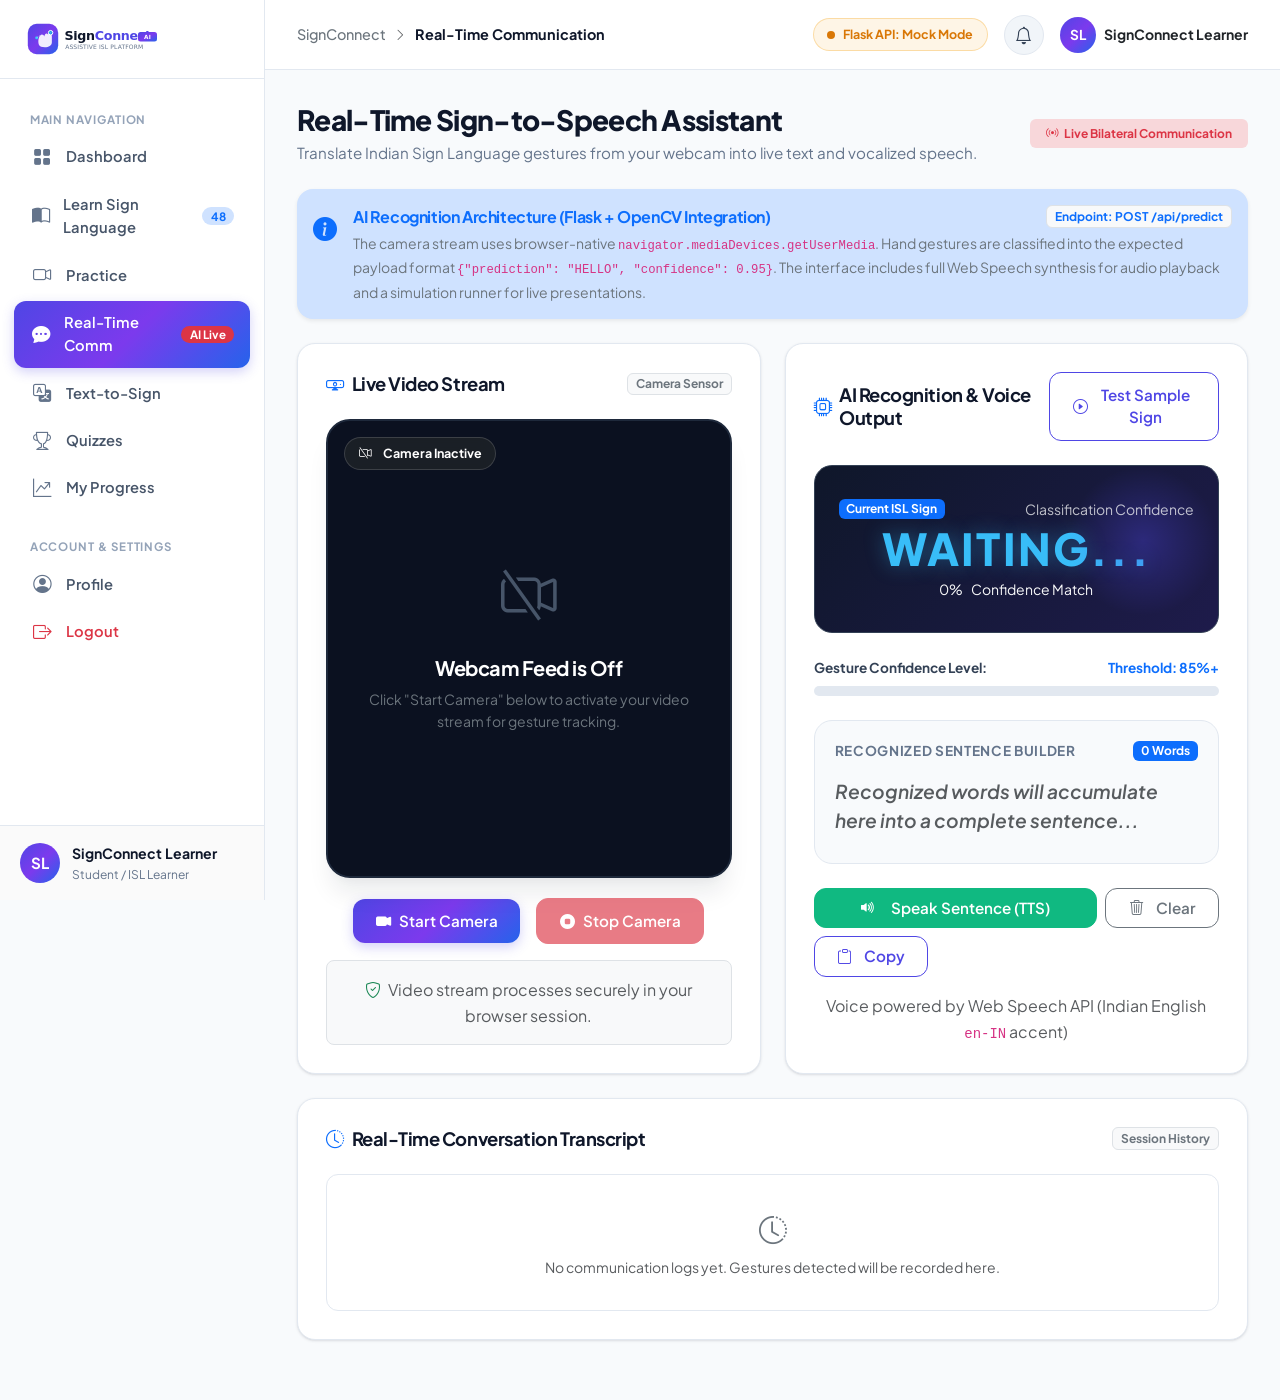
==== frontend/communication.html @ cf844bc9 "Add SignConnect frontend" ====
<!DOCTYPE html>
<html lang="en">
<head>
  <meta charset="UTF-8">
  <meta name="viewport" content="width=device-width, initial-scale=1.0">
  <title>Real-Time Communication - SignConnect AI</title>
  <link rel="icon" type="image/svg+xml" href="assets/icons/logo.svg">

  <!-- Bootstrap 5 CSS & Icons -->
  <link href="https://cdn.jsdelivr.net/npm/bootstrap@5.3.3/dist/css/bootstrap.min.css" rel="stylesheet">
  <link href="https://cdn.jsdelivr.net/npm/bootstrap-icons@1.11.3/font/bootstrap-icons.min.css" rel="stylesheet">

  <link rel="stylesheet" href="css/style.css">
  <link rel="stylesheet" href="css/dashboard.css">
  <link rel="stylesheet" href="css/learning.css">
  <link rel="stylesheet" href="css/responsive.css">
</head>
<body>

  <div class="app-wrapper">
    <!-- Sidebar Navigation -->
    <aside class="app-sidebar" id="appSidebar">
      <div class="sidebar-brand">
        <a href="dashboard.html">
          <img src="assets/icons/logo.svg" alt="SignConnect AI">
        </a>
      </div>

      <div class="sidebar-menu-wrapper">
        <div class="sidebar-heading">Main Navigation</div>
        <ul class="sidebar-nav">
          <li>
            <a href="dashboard.html" class="sidebar-link">
              <div class="sidebar-link-content">
                <i class="bi bi-grid-fill"></i>
                <span>Dashboard</span>
              </div>
            </a>
          </li>
          <li>
            <a href="learn.html" class="sidebar-link">
              <div class="sidebar-link-content">
                <i class="bi bi-book-half"></i>
                <span>Learn Sign Language</span>
              </div>
              <span class="badge bg-primary-subtle text-primary sidebar-badge">48</span>
            </a>
          </li>
          <li>
            <a href="practice.html" class="sidebar-link">
              <div class="sidebar-link-content">
                <i class="bi bi-camera-video"></i>
                <span>Practice</span>
              </div>
            </a>
          </li>
          <li>
            <a href="communication.html" class="sidebar-link active">
              <div class="sidebar-link-content">
                <i class="bi bi-chat-dots-fill"></i>
                <span>Real-Time Comm</span>
              </div>
              <span class="badge bg-danger text-white sidebar-badge">AI Live</span>
            </a>
          </li>
          <li>
            <a href="text-to-sign.html" class="sidebar-link">
              <div class="sidebar-link-content">
                <i class="bi bi-translate"></i>
                <span>Text-to-Sign</span>
              </div>
            </a>
          </li>
          <li>
            <a href="quiz.html" class="sidebar-link">
              <div class="sidebar-link-content">
                <i class="bi bi-trophy"></i>
                <span>Quizzes</span>
              </div>
            </a>
          </li>
          <li>
            <a href="progress.html" class="sidebar-link">
              <div class="sidebar-link-content">
                <i class="bi bi-graph-up-arrow"></i>
                <span>My Progress</span>
              </div>
            </a>
          </li>
        </ul>

        <div class="sidebar-heading">Account & Settings</div>
        <ul class="sidebar-nav">
          <li>
            <a href="profile.html" class="sidebar-link">
              <div class="sidebar-link-content">
                <i class="bi bi-person-circle"></i>
                <span>Profile</span>
              </div>
            </a>
          </li>
          <li>
            <a href="javascript:void(0)" onclick="SignConnect.logout()" class="sidebar-link text-danger">
              <div class="sidebar-link-content">
                <i class="bi bi-box-arrow-right text-danger"></i>
                <span>Logout</span>
              </div>
            </a>
          </li>
        </ul>
      </div>

      <div class="sidebar-footer">
        <div class="sidebar-user">
          <div class="sidebar-user-avatar">SL</div>
          <div class="sidebar-user-info">
            <div class="sidebar-user-name">SignConnect Learner</div>
            <div class="sidebar-user-role">Student / ISL Learner</div>
          </div>
        </div>
      </div>
    </aside>

    <!-- Main Content Area -->
    <main class="app-main">
      <!-- Topbar -->
      <header class="app-topbar">
        <div class="topbar-left">
          <button type="button" class="sidebar-toggle-btn" id="sidebarToggleBtn" aria-label="Toggle Sidebar">
            <i class="bi bi-list"></i>
          </button>
          <div class="topbar-breadcrumb">
            <a href="dashboard.html" class="text-secondary text-decoration-none">SignConnect</a>
            <i class="bi bi-chevron-right text-muted small"></i>
            <span class="current">Real-Time Communication</span>
          </div>
        </div>

        <div class="topbar-right">
          <div class="backend-status-pill" id="backendStatusPill" title="Backend Status">
            <span class="status-dot"></span> Flask API: Ready
          </div>
          <button class="topbar-icon-btn" title="Notifications">
            <i class="bi bi-bell"></i>
          </button>
          <a href="profile.html" class="d-flex align-items-center gap-2 text-decoration-none">
            <div class="sidebar-user-avatar topbar-user-avatar" style="width: 36px; height: 36px; font-size: 0.85rem;">SL</div>
            <span class="fw-bold small text-dark d-none d-sm-inline topbar-user-name">SignConnect Learner</span>
          </a>
        </div>
      </header>

      <!-- Page Content -->
      <div class="page-content">
        <!-- Header -->
        <div class="d-flex flex-column flex-md-row justify-content-between align-items-md-center gap-3 mb-4">
          <div>
            <h1 class="page-header-title">Real-Time Sign-to-Speech Assistant</h1>
            <p class="page-header-desc">
              Translate Indian Sign Language gestures from your webcam into live text and vocalized speech.
            </p>
          </div>
          <div class="d-flex align-items-center gap-2">
            <span class="badge bg-danger-subtle text-danger px-3 py-2 fw-bold">
              <i class="bi bi-broadcast me-1"></i> Live Bilateral Communication
            </span>
          </div>
        </div>

        <!-- Academic & AI Connection Note -->
        <div class="alert alert-primary border-0 rounded-4 shadow-sm mb-4 d-flex align-items-start gap-3">
          <i class="bi bi-info-circle-fill fs-4 text-primary mt-1"></i>
          <div class="flex-grow-1">
            <div class="d-flex justify-content-between align-items-center mb-1">
              <h6 class="fw-bold mb-0 text-primary">AI Recognition Architecture (Flask + OpenCV Integration)</h6>
              <span class="badge bg-light text-primary border small">Endpoint: POST /api/predict</span>
            </div>
            <p class="small text-secondary mb-0">
              The camera stream uses browser-native <code>navigator.mediaDevices.getUserMedia</code>. Hand gestures are classified into the expected payload format <code>{"prediction": "HELLO", "confidence": 0.95}</code>. The interface includes full Web Speech synthesis for audio playback and a simulation runner for live presentations.
            </p>
          </div>
        </div>

        <!-- Communication Split Layout -->
        <div class="row g-4 mb-4">
          <!-- LEFT SECTION: Live Webcam Stream -->
          <div class="col-lg-6">
            <div class="dash-card h-100 mb-0 d-flex flex-column">
              <div class="dash-card-header">
                <h5 class="dash-card-title">
                  <i class="bi bi-webcam text-primary"></i> Live Video Stream
                </h5>
                <span class="badge bg-light text-secondary border small">Camera Sensor</span>
              </div>

              <!-- Video Stream Container -->
              <div class="camera-feed-container flex-grow-1">
                <div class="camera-hud-badge bg-dark bg-opacity-75" id="commCameraBadge">
                  <i class="bi bi-camera-video-off me-1"></i> Camera Inactive
                </div>

                <!-- Video Element -->
                <video id="commVideo" playsinline autoplay muted style="display: none;"></video>

                <!-- Overlay Canvas -->
                <canvas id="commCanvasOverlay"></canvas>

                <!-- Placeholder when camera is stopped -->
                <div class="camera-placeholder" id="commCameraPlaceholder">
                  <i class="bi bi-camera-video-off"></i>
                  <h5 class="fw-bold text-white mb-2">Webcam Feed is Off</h5>
                  <p class="text-secondary small max-w-400 mb-3">
                    Click "Start Camera" below to activate your video stream for gesture tracking.
                  </p>
                </div>
              </div>

              <!-- Camera Controls -->
              <div class="camera-controls-bar">
                <button type="button" class="btn btn-primary" id="btnStartCommCamera">
                  <i class="bi bi-camera-video-fill"></i> Start Camera
                </button>
                <button type="button" class="btn btn-danger" id="btnStopCommCamera" disabled>
                  <i class="bi bi-stop-circle-fill"></i> Stop Camera
                </button>
              </div>

              <div class="p-3 bg-light rounded-3 border mt-3 text-center">
                <span class="smaller text-muted">
                  <i class="bi bi-shield-check text-success me-1"></i> Video stream processes securely in your browser session.
                </span>
              </div>
            </div>
          </div>

          <!-- RIGHT SECTION: AI Recognition & Speech Engine -->
          <div class="col-lg-6">
            <div class="dash-card h-100 mb-0 d-flex flex-column justify-content-between">
              <div>
                <div class="dash-card-header">
                  <h5 class="dash-card-title">
                    <i class="bi bi-cpu text-primary"></i> AI Recognition & Voice Output
                  </h5>
                  <button type="button" class="btn btn-outline-primary btn-sm" id="btnTestSamplePrediction" title="Click to simulate sign prediction for presentation">
                    <i class="bi bi-play-circle"></i> Test Sample Sign
                  </button>
                </div>

                <!-- Recognized Sign Billboard -->
                <div class="prediction-hero-box">
                  <div class="d-flex justify-content-between align-items-center mb-1">
                    <span class="badge bg-primary text-white small">Current ISL Sign</span>
                    <span class="small text-light opacity-75">Classification Confidence</span>
                  </div>
                  <div class="predicted-sign-text" id="commRecognizedSign">
                    WAITING...
                  </div>
                  <div class="d-flex align-items-center justify-content-center gap-2 small text-light opacity-90">
                    <span id="commConfidenceText">0%</span> Confidence Match
                  </div>
                </div>

                <!-- Confidence Meter Bar -->
                <div class="confidence-meter-wrapper">
                  <div class="confidence-labels">
                    <span>Gesture Confidence Level:</span>
                    <span class="text-primary fw-bold">Threshold: 85%+</span>
                  </div>
                  <div class="confidence-progress">
                    <div class="confidence-bar" id="commConfidenceBar" style="width: 0%;"></div>
                  </div>
                </div>

                <!-- Sentence Accumulator Builder -->
                <div class="sentence-builder-card">
                  <div class="d-flex justify-content-between align-items-center mb-2">
                    <h6 class="mb-0">Recognized Sentence Builder</h6>
                    <span class="badge bg-primary text-white" id="commWordCountBadge">0 Words</span>
                  </div>
                  <div class="sentence-text-output" id="commSentenceOutput">
                    <span class="text-muted fst-italic">Recognized words will accumulate here into a complete sentence...</span>
                  </div>
                </div>
              </div>

              <!-- Action Buttons: Speak, Clear, Copy -->
              <div>
                <div class="d-flex flex-wrap gap-2 mb-3">
                  <button type="button" class="btn btn-success flex-grow-1 py-2" id="btnSpeakSentence">
                    <i class="bi bi-volume-up-fill me-2"></i> Speak Sentence (TTS)
                  </button>
                  <button type="button" class="btn btn-outline-secondary py-2" id="btnClearSentence">
                    <i class="bi bi-trash3 me-1"></i> Clear
                  </button>
                  <button type="button" class="btn btn-outline-primary py-2" id="btnCopySentence">
                    <i class="bi bi-clipboard me-1"></i> Copy
                  </button>
                </div>
                <div class="text-center">
                  <span class="smaller text-muted">
                    Voice powered by Web Speech API (Indian English <code>en-IN</code> accent)
                  </span>
                </div>
              </div>
            </div>
          </div>
        </div>

        <!-- Communication History Transcript Section -->
        <div class="dash-card">
          <div class="dash-card-header">
            <h5 class="dash-card-title">
              <i class="bi bi-clock-history text-primary"></i> Real-Time Conversation Transcript
            </h5>
            <span class="badge bg-light text-secondary border small">Session History</span>
          </div>
          <div class="comm-history-list" id="commHistoryContainer">
            <!-- Injected via communication.js -->
          </div>
        </div>
      </div>
    </main>
  </div>

  <!-- Toast Notification Container -->
  <div id="toastContainer"></div>

  <!-- Scripts -->
  <script src="https://cdn.jsdelivr.net/npm/bootstrap@5.3.3/dist/js/bootstrap.bundle.min.js"></script>
  <script src="js/isl-data.js"></script>
  <script src="js/main.js"></script>
  <script src="js/communication.js"></script>
</body>
</html>
---- frontend/css/style.css ----
/* ==========================================================================
   SignConnect AI - Main Stylesheet
   Color Palette: Deep Indigo (#4F46E5), Purple (#7C3AED), Royal Blue (#2563EB), 
   Clean White (#FFFFFF) & Modern Slate (#0F172A)
   ========================================================================== */

@import url('https://fonts.googleapis.com/css2?family=Plus+Jakarta+Sans:wght@300;400;500;600;700;800&display=swap');

:root {
  --primary: #4F46E5;
  --primary-hover: #4338CA;
  --primary-light: #EEF2FF;
  --primary-subtle: rgba(79, 70, 229, 0.08);

  --secondary: #7C3AED;
  --secondary-hover: #6D28D9;
  --secondary-light: #F5F3FF;

  --accent: #2563EB;
  --accent-cyan: #06B6D4;
  --accent-light: #EFF6FF;

  --success: #10B981;
  --success-light: #ECFDF5;
  --danger: #EF4444;
  --danger-light: #FEF2F2;
  --warning: #F59E0B;
  --warning-light: #FFFBEB;

  --dark: #0F172A;
  --dark-surface: #1E293B;
  --gray-900: #0F172A;
  --gray-800: #1E293B;
  --gray-700: #334155;
  --gray-600: #475569;
  --gray-500: #64748B;
  --gray-400: #94A3B8;
  --gray-300: #CBD5E1;
  --gray-200: #E2E8F0;
  --gray-100: #F1F5F9;
  --gray-50: #F8FAFC;
  --white: #FFFFFF;

  --gradient-primary: linear-gradient(135deg, #4F46E5 0%, #7C3AED 50%, #2563EB 100%);
  --gradient-secondary: linear-gradient(135deg, #7C3AED 0%, #DB2777 100%);
  --gradient-accent: linear-gradient(135deg, #06B6D4 0%, #2563EB 100%);
  --gradient-dark: linear-gradient(135deg, #0F172A 0%, #1E1B4B 100%);
  --gradient-subtle: linear-gradient(180deg, #FFFFFF 0%, #F8FAFC 100%);

  --shadow-xs: 0 1px 2px 0 rgba(15, 23, 42, 0.05);
  --shadow-sm: 0 1px 3px 0 rgba(15, 23, 42, 0.1), 0 1px 2px -1px rgba(15, 23, 42, 0.1);
  --shadow-md: 0 4px 6px -1px rgba(15, 23, 42, 0.1), 0 2px 4px -2px rgba(15, 23, 42, 0.1);
  --shadow-lg: 0 10px 15px -3px rgba(15, 23, 42, 0.08), 0 4px 6px -4px rgba(15, 23, 42, 0.05);
  --shadow-xl: 0 20px 25px -5px rgba(15, 23, 42, 0.08), 0 8px 10px -6px rgba(15, 23, 42, 0.04);
  --shadow-glow: 0 0 25px rgba(79, 70, 229, 0.35);

  --radius-sm: 8px;
  --radius-md: 12px;
  --radius-lg: 18px;
  --radius-xl: 24px;
  --radius-pill: 9999px;

  --transition-fast: 0.15s ease;
  --transition-normal: 0.25s ease;
  --transition-slow: 0.4s ease;
}

/* Base Reset & Typography */
* {
  margin: 0;
  padding: 0;
  box-sizing: border-box;
}

body {
  font-family: 'Plus Jakarta Sans', -apple-system, BlinkMacSystemFont, 'Segoe UI', Roboto, sans-serif;
  color: var(--gray-700);
  background-color: var(--gray-50);
  line-height: 1.6;
  -webkit-font-smoothing: antialiased;
  -moz-osx-font-smoothing: grayscale;
  overflow-x: hidden;
}

h1, h2, h3, h4, h5, h6 {
  color: var(--gray-900);
  font-weight: 700;
  letter-spacing: -0.025em;
  line-height: 1.25;
}

p {
  color: var(--gray-600);
  margin-bottom: 1rem;
}

a {
  color: var(--primary);
  text-decoration: none;
  transition: color var(--transition-fast);
}

a:hover {
  color: var(--primary-hover);
}

/* Custom Scrollbar */
::-webkit-scrollbar {
  width: 8px;
  height: 8px;
}
::-webkit-scrollbar-track {
  background: var(--gray-100);
}
::-webkit-scrollbar-thumb {
  background: var(--gray-300);
  border-radius: var(--radius-pill);
}
::-webkit-scrollbar-thumb:hover {
  background: var(--gray-400);
}

/* ==========================================================================
   Utility Classes & Gradient Elements
   ========================================================================== */

.bg-gradient-primary {
  background: var(--gradient-primary) !important;
}

.bg-gradient-subtle {
  background: var(--gradient-subtle) !important;
}

.text-gradient {
  background: var(--gradient-primary);
  -webkit-background-clip: text;
  -webkit-text-fill-color: transparent;
  display: inline-block;
}

.text-gradient-accent {
  background: var(--gradient-accent);
  -webkit-background-clip: text;
  -webkit-text-fill-color: transparent;
  display: inline-block;
}

.bg-soft-primary {
  background-color: var(--primary-light) !important;
  color: var(--primary) !important;
}

.bg-soft-success {
  background-color: var(--success-light) !important;
  color: var(--success) !important;
}

.bg-soft-danger {
  background-color: var(--danger-light) !important;
  color: var(--danger) !important;
}

.bg-soft-warning {
  background-color: var(--warning-light) !important;
  color: var(--warning) !important;
}

.rounded-card {
  border-radius: var(--radius-lg);
}

.shadow-soft {
  box-shadow: var(--shadow-lg);
}

/* ==========================================================================
   Buttons
   ========================================================================== */

.btn {
  font-weight: 600;
  padding: 0.65rem 1.4rem;
  border-radius: var(--radius-md);
  transition: all var(--transition-normal);
  display: inline-flex;
  align-items: center;
  justify-content: center;
  gap: 0.5rem;
  font-size: 0.95rem;
}

.btn-primary {
  background: var(--gradient-primary);
  border: none;
  color: var(--white);
  box-shadow: 0 4px 12px rgba(79, 70, 229, 0.25);
}

.btn-primary:hover, .btn-primary:focus {
  background: linear-gradient(135deg, #4338CA 0%, #6D28D9 50%, #1D4ED8 100%);
  transform: translateY(-2px);
  box-shadow: 0 6px 18px rgba(79, 70, 229, 0.35);
  color: var(--white);
}

.btn-primary:active {
  transform: translateY(0);
}

.btn-outline-primary {
  border: 1.5px solid var(--primary);
  color: var(--primary);
  background: transparent;
}

.btn-outline-primary:hover {
  background: var(--primary-light);
  color: var(--primary);
  border-color: var(--primary);
  transform: translateY(-2px);
}

.btn-secondary {
  background: var(--gray-100);
  color: var(--gray-800);
  border: 1px solid var(--gray-200);
}

.btn-secondary:hover {
  background: var(--gray-200);
  color: var(--gray-900);
  transform: translateY(-2px);
}

.btn-success {
  background: var(--success);
  border-color: var(--success);
  color: #fff;
}

.btn-success:hover {
  background: #059669;
  border-color: #059669;
  transform: translateY(-2px);
}

.btn-danger {
  background: var(--danger);
  border-color: var(--danger);
  color: #fff;
}

.btn-danger:hover {
  background: #dc2626;
  border-color: #dc2626;
  transform: translateY(-2px);
}

.btn-icon {
  width: 42px;
  height: 42px;
  padding: 0;
  border-radius: var(--radius-md);
  display: inline-flex;
  align-items: center;
  justify-content: center;
}

/* ==========================================================================
   Public Navigation Bar
   ========================================================================== */

.public-navbar {
  background: rgba(255, 255, 255, 0.92);
  backdrop-filter: blur(12px);
  -webkit-backdrop-filter: blur(12px);
  border-bottom: 1px solid var(--gray-200);
  padding: 0.85rem 0;
  position: sticky;
  top: 0;
  z-index: 1020;
  transition: all var(--transition-normal);
}

.public-navbar .navbar-brand {
  display: flex;
  align-items: center;
  padding: 0;
}

.public-navbar .navbar-brand img {
  height: 42px;
}

.public-navbar .nav-link {
  color: var(--gray-700);
  font-weight: 600;
  font-size: 0.95rem;
  padding: 0.5rem 1rem !important;
  border-radius: var(--radius-sm);
  transition: all var(--transition-fast);
}

.public-navbar .nav-link:hover,
.public-navbar .nav-link.active {
  color: var(--primary);
  background: var(--primary-light);
}

/* ==========================================================================
   Hero Section
   ========================================================================== */

.hero-section {
  padding: 5rem 0 4rem;
  position: relative;
  overflow: hidden;
  background: linear-gradient(180deg, #F8FAFC 0%, #EEF2FF 100%);
}

.hero-section::before {
  content: '';
  position: absolute;
  top: -150px;
  right: -150px;
  width: 450px;
  height: 450px;
  background: radial-gradient(circle, rgba(124, 58, 237, 0.15) 0%, transparent 70%);
  border-radius: 50%;
  pointer-events: none;
}

.hero-section::after {
  content: '';
  position: absolute;
  bottom: -100px;
  left: -100px;
  width: 400px;
  height: 400px;
  background: radial-gradient(circle, rgba(79, 70, 229, 0.12) 0%, transparent 70%);
  border-radius: 50%;
  pointer-events: none;
}

.hero-badge {
  display: inline-flex;
  align-items: center;
  gap: 0.5rem;
  padding: 0.4rem 1rem;
  background: rgba(79, 70, 229, 0.1);
  color: var(--primary);
  border: 1px solid rgba(79, 70, 229, 0.2);
  border-radius: var(--radius-pill);
  font-size: 0.85rem;
  font-weight: 700;
  margin-bottom: 1.5rem;
}

.hero-title {
  font-size: 3.25rem;
  font-weight: 800;
  letter-spacing: -0.03em;
  margin-bottom: 1.25rem;
  color: var(--gray-900);
}

.hero-subtitle {
  font-size: 1.2rem;
  color: var(--gray-600);
  max-width: 580px;
  margin-bottom: 2rem;
  font-weight: 400;
}

.hero-visual-card {
  position: relative;
  border-radius: var(--radius-xl);
  box-shadow: 0 25px 50px -12px rgba(79, 70, 229, 0.25);
  transition: transform var(--transition-slow);
}

.hero-visual-card:hover {
  transform: translateY(-6px);
}

/* ==========================================================================
   Feature Cards
   ========================================================================== */

.feature-card {
  background: var(--white);
  border: 1px solid var(--gray-200);
  border-radius: var(--radius-lg);
  padding: 2.25rem 1.75rem;
  height: 100%;
  transition: all var(--transition-normal);
  display: flex;
  flex-direction: column;
}

.feature-card:hover {
  transform: translateY(-6px);
  border-color: rgba(79, 70, 229, 0.4);
  box-shadow: 0 16px 30px rgba(15, 23, 42, 0.08);
}

.feature-icon-wrapper {
  width: 58px;
  height: 58px;
  border-radius: var(--radius-md);
  display: flex;
  align-items: center;
  justify-content: center;
  font-size: 1.6rem;
  margin-bottom: 1.5rem;
  color: #fff;
}

/* ==========================================================================
   How It Works Pipeline
   ========================================================================== */

.step-card {
  background: var(--white);
  border: 1px solid var(--gray-200);
  border-radius: var(--radius-lg);
  padding: 2rem 1.5rem;
  text-align: center;
  position: relative;
  transition: all var(--transition-normal);
}

.step-card:hover {
  transform: translateY(-4px);
  box-shadow: var(--shadow-lg);
}

.step-number {
  position: absolute;
  top: -14px;
  left: 50%;
  transform: translateX(-50%);
  background: var(--gradient-primary);
  color: #fff;
  width: 28px;
  height: 28px;
  border-radius: 50%;
  font-size: 0.8rem;
  font-weight: 800;
  display: flex;
  align-items: center;
  justify-content: center;
  box-shadow: 0 2px 8px rgba(79, 70, 229, 0.4);
}

.step-icon {
  width: 64px;
  height: 64px;
  border-radius: var(--radius-lg);
  margin: 0.5rem auto 1.25rem;
  display: flex;
  align-items: center;
  justify-content: center;
  font-size: 1.75rem;
}

/* ==========================================================================
   Statistics Section
   ========================================================================== */

.stat-box {
  background: var(--white);
  border: 1px solid var(--gray-200);
  border-radius: var(--radius-lg);
  padding: 2rem 1.5rem;
  text-align: center;
  box-shadow: var(--shadow-sm);
  transition: transform var(--transition-normal);
}

.stat-box:hover {
  transform: translateY(-4px);
  box-shadow: var(--shadow-md);
}

.stat-number {
  font-size: 2.5rem;
  font-weight: 800;
  color: var(--primary);
  line-height: 1;
  margin-bottom: 0.5rem;
}

.stat-label {
  font-size: 0.95rem;
  color: var(--gray-600);
  font-weight: 600;
  margin-bottom: 0.25rem;
}

.stat-subtext {
  font-size: 0.78rem;
  color: var(--gray-400);
}

/* ==========================================================================
   CTA Section
   ========================================================================== */

.cta-banner {
  background: var(--gradient-dark);
  border-radius: var(--radius-xl);
  padding: 4rem 3rem;
  color: #fff;
  position: relative;
  overflow: hidden;
  box-shadow: var(--shadow-xl);
}

.cta-banner::before {
  content: '';
  position: absolute;
  top: 0;
  right: 0;
  width: 350px;
  height: 350px;
  background: radial-gradient(circle, rgba(124, 58, 237, 0.4) 0%, transparent 70%);
  pointer-events: none;
}

/* ==========================================================================
   Footer
   ========================================================================== */

.public-footer {
  background: #0B1120;
  color: var(--gray-400);
  padding: 4.5rem 0 2rem;
  border-top: 1px solid #1E293B;
}

.public-footer h5 {
  color: #fff;
  font-size: 1.1rem;
  margin-bottom: 1.25rem;
}

.public-footer a {
  color: var(--gray-400);
  transition: color var(--transition-fast);
}

.public-footer a:hover {
  color: var(--white);
}

.public-footer ul {
  list-style: none;
  padding: 0;
}

.public-footer ul li {
  margin-bottom: 0.65rem;
}

.footer-bottom {
  border-top: 1px solid #1E293B;
  margin-top: 3.5rem;
  padding-top: 1.5rem;
  font-size: 0.88rem;
}

/* ==========================================================================
   Authentication Pages (Login / Register)
   ========================================================================== */

.auth-container {
  min-height: 100vh;
  display: flex;
  background: #F8FAFC;
}

.auth-sidebar {
  flex: 1;
  background: var(--gradient-dark);
  color: #fff;
  padding: 3.5rem;
  display: flex;
  flex-direction: column;
  justify-content: space-between;
  position: relative;
  overflow: hidden;
}

.auth-sidebar::before {
  content: '';
  position: absolute;
  bottom: -80px;
  right: -80px;
  width: 320px;
  height: 320px;
  background: radial-gradient(circle, rgba(79, 70, 229, 0.3) 0%, transparent 70%);
  border-radius: 50%;
}

.auth-main {
  flex: 1.1;
  display: flex;
  align-items: center;
  justify-content: center;
  padding: 2.5rem;
}

.auth-card {
  width: 100%;
  max-width: 480px;
  background: #fff;
  border: 1px solid var(--gray-200);
  border-radius: var(--radius-xl);
  padding: 2.5rem;
  box-shadow: var(--shadow-lg);
}

.auth-form .form-label {
  font-weight: 600;
  font-size: 0.9rem;
  color: var(--gray-800);
  margin-bottom: 0.4rem;
}

.auth-form .form-control {
  padding: 0.75rem 1rem;
  border-radius: var(--radius-md);
  border: 1.5px solid var(--gray-200);
  font-size: 0.95rem;
  transition: all var(--transition-fast);
}

.auth-form .form-control:focus {
  border-color: var(--primary);
  box-shadow: 0 0 0 4px rgba(79, 70, 229, 0.12);
}

.input-password-group {
  position: relative;
}

.input-password-toggle {
  position: absolute;
  right: 12px;
  top: 50%;
  transform: translateY(-50%);
  background: none;
  border: none;
  color: var(--gray-400);
  cursor: pointer;
  padding: 4px;
}

.input-password-toggle:hover {
  color: var(--gray-700);
}

.password-strength-meter {
  height: 4px;
  border-radius: 2px;
  background: var(--gray-200);
  margin-top: 6px;
  overflow: hidden;
}

.password-strength-bar {
  height: 100%;
  width: 0;
  transition: width 0.3s ease, background-color 0.3s ease;
}

/* ==========================================================================
   Toast Notification Center
   ========================================================================== */

#toastContainer {
  position: fixed;
  bottom: 24px;
  right: 24px;
  z-index: 9999;
  display: flex;
  flex-direction: column;
  gap: 10px;
  pointer-events: none;
}

.custom-toast {
  pointer-events: auto;
  min-width: 320px;
  max-width: 420px;
  background: #fff;
  border-radius: var(--radius-md);
  box-shadow: var(--shadow-xl);
  border-left: 5px solid var(--primary);
  padding: 1rem 1.25rem;
  display: flex;
  align-items: flex-start;
  gap: 12px;
  animation: slideInRight 0.3s ease;
}

.custom-toast.toast-success {
  border-left-color: var(--success);
}
.custom-toast.toast-danger {
  border-left-color: var(--danger);
}
.custom-toast.toast-warning {
  border-left-color: var(--warning);
}
.custom-toast.toast-info {
  border-left-color: var(--primary);
}

@keyframes slideInRight {
  from {
    opacity: 0;
    transform: translateX(100%);
  }
  to {
    opacity: 1;
    transform: translateX(0);
  }
}
---- frontend/css/dashboard.css ----
/* ==========================================================================
   SignConnect AI - Dashboard & App Layout Stylesheet
   ========================================================================== */

.app-wrapper {
  display: flex;
  min-height: 100vh;
  background-color: #F8FAFC;
}

/* ==========================================================================
   Sidebar Navigation
   ========================================================================== */

.app-sidebar {
  width: 265px;
  background: #FFFFFF;
  border-right: 1px solid var(--gray-200);
  display: flex;
  flex-direction: column;
  position: fixed;
  top: 0;
  bottom: 0;
  left: 0;
  z-index: 1000;
  transition: transform var(--transition-normal);
}

.sidebar-brand {
  padding: 1.25rem 1.5rem;
  border-bottom: 1px solid var(--gray-200);
  display: flex;
  align-items: center;
  justify-content: space-between;
}

.sidebar-brand img {
  height: 38px;
}

.sidebar-menu-wrapper {
  flex: 1;
  overflow-y: auto;
  padding: 1.25rem 0.85rem;
}

.sidebar-heading {
  font-size: 0.72rem;
  font-weight: 700;
  text-transform: uppercase;
  letter-spacing: 0.08em;
  color: var(--gray-400);
  padding: 0.75rem 1rem 0.35rem;
}

.sidebar-nav {
  list-style: none;
  padding: 0;
  margin: 0 0 1rem 0;
}

.sidebar-nav li {
  margin-bottom: 3px;
}

.sidebar-link {
  display: flex;
  align-items: center;
  justify-content: space-between;
  padding: 0.65rem 1rem;
  border-radius: var(--radius-md);
  color: var(--gray-600);
  font-weight: 600;
  font-size: 0.92rem;
  transition: all var(--transition-fast);
}

.sidebar-link-content {
  display: flex;
  align-items: center;
  gap: 0.75rem;
}

.sidebar-link i {
  font-size: 1.15rem;
  width: 24px;
  display: inline-flex;
  justify-content: center;
  color: var(--gray-500);
  transition: color var(--transition-fast);
}

.sidebar-link:hover {
  color: var(--primary);
  background: var(--primary-light);
}

.sidebar-link:hover i {
  color: var(--primary);
}

.sidebar-link.active {
  color: var(--white);
  background: var(--gradient-primary);
  box-shadow: 0 4px 12px rgba(79, 70, 229, 0.25);
}

.sidebar-link.active i {
  color: var(--white);
}

.sidebar-badge {
  font-size: 0.72rem;
  font-weight: 700;
  padding: 0.2rem 0.55rem;
  border-radius: var(--radius-pill);
}

.sidebar-footer {
  padding: 1rem 1.25rem;
  border-top: 1px solid var(--gray-200);
  background: #FAFAFA;
}

.sidebar-user {
  display: flex;
  align-items: center;
  gap: 0.75rem;
}

.sidebar-user-avatar {
  width: 40px;
  height: 40px;
  border-radius: var(--radius-pill);
  background: var(--gradient-primary);
  color: #fff;
  display: flex;
  align-items: center;
  justify-content: center;
  font-weight: 700;
  font-size: 0.95rem;
}

.sidebar-user-info {
  flex: 1;
  min-width: 0;
}

.sidebar-user-name {
  font-weight: 700;
  font-size: 0.88rem;
  color: var(--gray-900);
  white-space: nowrap;
  overflow: hidden;
  text-overflow: ellipsis;
}

.sidebar-user-role {
  font-size: 0.75rem;
  color: var(--gray-500);
}

/* ==========================================================================
   Main Content Area & Topbar
   ========================================================================== */

.app-main {
  flex: 1;
  margin-left: 265px;
  display: flex;
  flex-direction: column;
  min-width: 0;
}

.app-topbar {
  height: 70px;
  background: #FFFFFF;
  border-bottom: 1px solid var(--gray-200);
  padding: 0 2rem;
  display: flex;
  align-items: center;
  justify-content: space-between;
  position: sticky;
  top: 0;
  z-index: 990;
}

.topbar-left {
  display: flex;
  align-items: center;
  gap: 1.25rem;
}

.sidebar-toggle-btn {
  display: none;
  background: none;
  border: none;
  font-size: 1.35rem;
  color: var(--gray-700);
  cursor: pointer;
  padding: 0.25rem;
}

.topbar-breadcrumb {
  display: flex;
  align-items: center;
  gap: 0.5rem;
  font-size: 0.9rem;
  font-weight: 500;
  color: var(--gray-500);
}

.topbar-breadcrumb .current {
  color: var(--gray-900);
  font-weight: 700;
}

.topbar-right {
  display: flex;
  align-items: center;
  gap: 1rem;
}

.backend-status-pill {
  display: inline-flex;
  align-items: center;
  gap: 0.5rem;
  padding: 0.35rem 0.85rem;
  background: rgba(16, 185, 129, 0.1);
  border: 1px solid rgba(16, 185, 129, 0.3);
  color: #059669;
  border-radius: var(--radius-pill);
  font-size: 0.78rem;
  font-weight: 700;
}

.backend-status-pill.offline {
  background: rgba(245, 158, 11, 0.1);
  border-color: rgba(245, 158, 11, 0.3);
  color: #D97706;
}

.status-dot {
  width: 8px;
  height: 8px;
  border-radius: 50%;
  background: currentColor;
  animation: pulseDot 2s infinite;
}

@keyframes pulseDot {
  0% { opacity: 0.4; }
  50% { opacity: 1; }
  100% { opacity: 0.4; }
}

.topbar-icon-btn {
  width: 40px;
  height: 40px;
  border-radius: var(--radius-pill);
  background: var(--gray-100);
  border: 1px solid var(--gray-200);
  color: var(--gray-700);
  display: flex;
  align-items: center;
  justify-content: center;
  font-size: 1.1rem;
  cursor: pointer;
  position: relative;
  transition: all var(--transition-fast);
}

.topbar-icon-btn:hover {
  background: var(--gray-200);
  color: var(--primary);
}

.topbar-icon-badge {
  position: absolute;
  top: -2px;
  right: -2px;
  background: var(--danger);
  color: #fff;
  font-size: 0.65rem;
  font-weight: 800;
  width: 17px;
  height: 17px;
  border-radius: 50%;
  display: flex;
  align-items: center;
  justify-content: center;
  border: 2px solid #fff;
}

/* ==========================================================================
   Page Content Area
   ========================================================================== */

.page-content {
  padding: 2rem;
  flex: 1;
}

.page-header {
  margin-bottom: 2rem;
}

.page-header-title {
  font-size: 1.75rem;
  font-weight: 800;
  color: var(--gray-900);
  margin-bottom: 0.25rem;
}

.page-header-desc {
  color: var(--gray-500);
  font-size: 0.95rem;
  margin-bottom: 0;
}

/* ==========================================================================
   Dashboard Metrics Cards
   ========================================================================== */

.metric-card {
  background: #FFFFFF;
  border: 1px solid var(--gray-200);
  border-radius: var(--radius-lg);
  padding: 1.5rem;
  display: flex;
  align-items: flex-start;
  justify-content: space-between;
  box-shadow: var(--shadow-sm);
  transition: all var(--transition-normal);
  height: 100%;
}

.metric-card:hover {
  transform: translateY(-3px);
  box-shadow: var(--shadow-md);
  border-color: rgba(79, 70, 229, 0.3);
}

.metric-info {
  flex: 1;
}

.metric-label {
  font-size: 0.85rem;
  font-weight: 600;
  color: var(--gray-500);
  margin-bottom: 0.4rem;
  text-transform: uppercase;
  letter-spacing: 0.05em;
}

.metric-value {
  font-size: 2.1rem;
  font-weight: 800;
  color: var(--gray-900);
  line-height: 1.1;
  margin-bottom: 0.5rem;
}

.metric-footer {
  display: flex;
  align-items: center;
  gap: 0.4rem;
  font-size: 0.8rem;
  font-weight: 600;
}

.metric-icon-box {
  width: 52px;
  height: 52px;
  border-radius: var(--radius-md);
  display: flex;
  align-items: center;
  justify-content: center;
  font-size: 1.5rem;
  color: #fff;
}

/* ==========================================================================
   Dashboard Sections (Cards, Recent Activity, etc.)
   ========================================================================== */

.dash-card {
  background: #FFFFFF;
  border: 1px solid var(--gray-200);
  border-radius: var(--radius-lg);
  padding: 1.75rem;
  box-shadow: var(--shadow-sm);
  margin-bottom: 1.75rem;
}

.dash-card-header {
  display: flex;
  align-items: center;
  justify-content: space-between;
  margin-bottom: 1.5rem;
}

.dash-card-title {
  font-size: 1.15rem;
  font-weight: 700;
  color: var(--gray-900);
  margin-bottom: 0;
  display: flex;
  align-items: center;
  gap: 0.5rem;
}

/* Continue Learning Hero Widget */
.continue-hero-card {
  background: var(--gradient-primary);
  border-radius: var(--radius-xl);
  padding: 2.25rem 2.5rem;
  color: #fff;
  position: relative;
  overflow: hidden;
  box-shadow: var(--shadow-lg);
  margin-bottom: 2rem;
}

.continue-hero-card::after {
  content: '';
  position: absolute;
  right: -50px;
  bottom: -50px;
  width: 250px;
  height: 250px;
  background: radial-gradient(circle, rgba(255, 255, 255, 0.15) 0%, transparent 70%);
  border-radius: 50%;
}

.continue-hero-card h3 {
  color: #fff;
  font-size: 1.65rem;
  margin-bottom: 0.5rem;
}

.continue-hero-card p {
  color: rgba(255, 255, 255, 0.85);
  font-size: 0.98rem;
  max-width: 550px;
}

/* Recent Signs Scroller */
.recent-signs-grid {
  display: grid;
  grid-template-columns: repeat(auto-fill, minmax(130px, 1fr));
  gap: 1rem;
}

.recent-sign-card {
  background: var(--gray-50);
  border: 1px solid var(--gray-200);
  border-radius: var(--radius-md);
  padding: 1rem 0.75rem;
  text-align: center;
  transition: all var(--transition-fast);
  cursor: pointer;
}

.recent-sign-card:hover {
  background: #fff;
  border-color: var(--primary);
  transform: translateY(-2px);
  box-shadow: var(--shadow-sm);
}

.recent-sign-thumb {
  width: 60px;
  height: 60px;
  margin: 0 auto 0.5rem;
  border-radius: var(--radius-sm);
  background: #fff;
  border: 1px solid var(--gray-200);
  display: flex;
  align-items: center;
  justify-content: center;
  padding: 4px;
}

.recent-sign-thumb img {
  max-width: 100%;
  max-height: 100%;
}

.recent-sign-name {
  font-weight: 700;
  font-size: 0.85rem;
  color: var(--gray-800);
  margin-bottom: 0.15rem;
}

.recent-sign-time {
  font-size: 0.72rem;
  color: var(--gray-400);
}

/* Quick Practice & Communication CTA in Dashboard */
.action-banner-card {
  background: var(--gradient-dark);
  border-radius: var(--radius-lg);
  padding: 1.75rem 2rem;
  color: #fff;
  display: flex;
  align-items: center;
  justify-content: space-between;
  gap: 1.5rem;
}

.action-banner-card h4 {
  color: #fff;
  font-size: 1.25rem;
  margin-bottom: 0.35rem;
}

.action-banner-card p {
  color: var(--gray-400);
  font-size: 0.9rem;
  margin-bottom: 0;
}
---- frontend/css/learning.css ----
/* ==========================================================================
   SignConnect AI - Learning, Practice, Communication & Quiz Modules Stylesheet
   ========================================================================== */

/* ==========================================================================
   1. Learning Grid & Sign Cards
   ========================================================================== */

.category-filter-pills {
  display: flex;
  align-items: center;
  gap: 0.6rem;
  overflow-x: auto;
  padding-bottom: 0.5rem;
  margin-bottom: 1.5rem;
}

.category-pill {
  padding: 0.55rem 1.25rem;
  border-radius: var(--radius-pill);
  font-weight: 600;
  font-size: 0.88rem;
  background: #FFFFFF;
  border: 1px solid var(--gray-200);
  color: var(--gray-700);
  cursor: pointer;
  white-space: nowrap;
  transition: all var(--transition-fast);
  display: inline-flex;
  align-items: center;
  gap: 0.4rem;
}

.category-pill:hover {
  background: var(--primary-light);
  color: var(--primary);
  border-color: var(--primary);
}

.category-pill.active {
  background: var(--gradient-primary);
  color: #FFFFFF;
  border-color: transparent;
  box-shadow: 0 4px 10px rgba(79, 70, 229, 0.25);
}

.signs-grid {
  display: grid;
  grid-template-columns: repeat(auto-fill, minmax(220px, 1fr));
  gap: 1.5rem;
  margin-bottom: 2.5rem;
}

.sign-card {
  background: #FFFFFF;
  border: 1px solid var(--gray-200);
  border-radius: var(--radius-lg);
  overflow: hidden;
  transition: all var(--transition-normal);
  display: flex;
  flex-direction: column;
  position: relative;
  box-shadow: var(--shadow-sm);
}

.sign-card:hover {
  transform: translateY(-5px);
  border-color: rgba(79, 70, 229, 0.4);
  box-shadow: var(--shadow-lg);
}

.sign-card-thumb {
  position: relative;
  background: #F8FAFC;
  padding: 1.25rem;
  display: flex;
  align-items: center;
  justify-content: center;
  border-bottom: 1px solid var(--gray-100);
  min-height: 160px;
}

.sign-card-thumb img {
  max-width: 100%;
  max-height: 140px;
  object-fit: contain;
  transition: transform var(--transition-fast);
}

.sign-card:hover .sign-card-thumb img {
  transform: scale(1.04);
}

.sign-badge-isl {
  position: absolute;
  top: 10px;
  left: 10px;
  background: rgba(15, 23, 42, 0.85);
  color: #fff;
  font-size: 0.7rem;
  font-weight: 700;
  padding: 0.2rem 0.5rem;
  border-radius: var(--radius-sm);
}

.sign-card-body {
  padding: 1.25rem;
  display: flex;
  flex-direction: column;
  flex: 1;
}

.sign-card-title {
  font-size: 1.15rem;
  font-weight: 800;
  color: var(--gray-900);
  margin-bottom: 0.35rem;
  display: flex;
  align-items: center;
  justify-content: space-between;
}

.sign-card-category {
  font-size: 0.78rem;
  font-weight: 600;
  color: var(--primary);
  text-transform: uppercase;
  letter-spacing: 0.05em;
  margin-bottom: 0.6rem;
}

.sign-card-desc {
  font-size: 0.84rem;
  color: var(--gray-500);
  margin-bottom: 1.25rem;
  flex: 1;
  display: -webkit-box;
  -webkit-line-clamp: 2;
  -webkit-box-orient: vertical;
  overflow: hidden;
}

.sign-card-footer {
  display: flex;
  gap: 0.5rem;
}

/* ==========================================================================
   2. Sign Detail Modal
   ========================================================================== */

.sign-modal-preview {
  background: #F8FAFC;
  border-radius: var(--radius-lg);
  border: 1px solid var(--gray-200);
  padding: 2rem;
  text-align: center;
  display: flex;
  flex-direction: column;
  align-items: center;
  justify-content: center;
  min-height: 280px;
}

.sign-modal-preview img {
  max-width: 100%;
  max-height: 240px;
}

.instruction-step {
  display: flex;
  align-items: flex-start;
  gap: 0.85rem;
  margin-bottom: 1rem;
}

.step-bullet {
  width: 26px;
  height: 26px;
  border-radius: 50%;
  background: var(--primary-light);
  color: var(--primary);
  font-weight: 700;
  font-size: 0.82rem;
  display: flex;
  align-items: center;
  justify-content: center;
  flex-shrink: 0;
  margin-top: 2px;
}

/* ==========================================================================
   3. Practice & Communication Modules: Webcam Studio
   ========================================================================== */

.camera-feed-container {
  position: relative;
  width: 100%;
  height: 420px;
  background: #0F172A;
  border-radius: var(--radius-xl);
  overflow: hidden;
  box-shadow: var(--shadow-xl);
  border: 2px solid var(--gray-800);
  display: flex;
  align-items: center;
  justify-content: center;
}

.camera-feed-container video {
  width: 100%;
  height: 100%;
  object-fit: cover;
  transform: scaleX(-1); /* Mirror camera for natural gesture self-view */
}

.camera-feed-container canvas {
  position: absolute;
  top: 0;
  left: 0;
  width: 100%;
  height: 100%;
  pointer-events: none;
  transform: scaleX(-1);
}

.camera-placeholder {
  position: absolute;
  top: 0;
  left: 0;
  right: 0;
  bottom: 0;
  display: flex;
  flex-direction: column;
  align-items: center;
  justify-content: center;
  color: var(--gray-400);
  background: #0B1120;
  padding: 2rem;
  text-align: center;
}

.camera-placeholder i {
  font-size: 3.5rem;
  color: var(--gray-600);
  margin-bottom: 1rem;
}

.camera-hud-badge {
  position: absolute;
  top: 16px;
  left: 16px;
  background: rgba(15, 23, 42, 0.75);
  backdrop-filter: blur(8px);
  padding: 0.35rem 0.85rem;
  border-radius: var(--radius-pill);
  color: #fff;
  font-size: 0.78rem;
  font-weight: 700;
  display: flex;
  align-items: center;
  gap: 0.5rem;
  border: 1px solid rgba(255, 255, 255, 0.15);
  z-index: 10;
}

.camera-live-dot {
  width: 8px;
  height: 8px;
  border-radius: 50%;
  background: #EF4444;
  animation: pulseDot 1.5s infinite;
}

.camera-controls-bar {
  display: flex;
  align-items: center;
  justify-content: center;
  gap: 1rem;
  margin-top: 1.25rem;
}

/* AI Prediction & Output Billboard */
.prediction-billboard {
  background: #FFFFFF;
  border: 1px solid var(--gray-200);
  border-radius: var(--radius-xl);
  padding: 2rem;
  box-shadow: var(--shadow-md);
  height: 100%;
  display: flex;
  flex-direction: column;
}

.prediction-hero-box {
  background: linear-gradient(135deg, #0F172A 0%, #1E1B4B 100%);
  border-radius: var(--radius-lg);
  padding: 2rem 1.5rem;
  color: #FFFFFF;
  text-align: center;
  margin-bottom: 1.5rem;
  position: relative;
  overflow: hidden;
  border: 1px solid #334155;
}

.prediction-hero-box::before {
  content: '';
  position: absolute;
  top: 0;
  right: 0;
  width: 150px;
  height: 150px;
  background: radial-gradient(circle, rgba(79, 70, 229, 0.35) 0%, transparent 70%);
}

.predicted-sign-text {
  font-size: 2.75rem;
  font-weight: 900;
  letter-spacing: 0.05em;
  color: #38BDF8;
  margin-bottom: 0.35rem;
  line-height: 1.1;
  text-shadow: 0 0 20px rgba(56, 189, 248, 0.4);
}

.confidence-meter-wrapper {
  margin: 1.5rem 0;
}

.confidence-labels {
  display: flex;
  justify-content: space-between;
  font-size: 0.85rem;
  font-weight: 700;
  margin-bottom: 0.4rem;
  color: var(--gray-700);
}

.confidence-progress {
  height: 10px;
  border-radius: var(--radius-pill);
  background: var(--gray-200);
  overflow: hidden;
}

.confidence-bar {
  height: 100%;
  background: var(--gradient-primary);
  border-radius: var(--radius-pill);
  transition: width 0.4s ease;
}

/* Sentence Builder Box */
.sentence-builder-card {
  background: var(--gray-50);
  border: 1.5px solid var(--gray-200);
  border-radius: var(--radius-lg);
  padding: 1.25rem;
  margin-bottom: 1.5rem;
}

.sentence-builder-card h6 {
  font-size: 0.85rem;
  font-weight: 700;
  color: var(--gray-500);
  text-transform: uppercase;
  letter-spacing: 0.05em;
  margin-bottom: 0.6rem;
}

.sentence-text-output {
  min-height: 70px;
  font-size: 1.2rem;
  font-weight: 600;
  color: var(--gray-900);
  padding: 0.5rem 0;
  line-height: 1.5;
}

/* Communication History */
.comm-history-list {
  max-height: 250px;
  overflow-y: auto;
  border: 1px solid var(--gray-200);
  border-radius: var(--radius-md);
  padding: 0.5rem;
}

.comm-history-item {
  display: flex;
  align-items: center;
  justify-content: space-between;
  padding: 0.65rem 0.85rem;
  border-bottom: 1px solid var(--gray-100);
  font-size: 0.9rem;
}

.comm-history-item:last-child {
  border-bottom: none;
}

/* ==========================================================================
   4. Text to Sign Module
   ========================================================================== */

.text-to-sign-input-wrapper {
  background: #FFFFFF;
  border: 1px solid var(--gray-200);
  border-radius: var(--radius-xl);
  padding: 2rem;
  box-shadow: var(--shadow-sm);
  margin-bottom: 2rem;
}

.sign-sequence-container {
  background: #FFFFFF;
  border: 1px solid var(--gray-200);
  border-radius: var(--radius-xl);
  padding: 2rem;
  box-shadow: var(--shadow-sm);
}

.sequence-tokens-bar {
  display: flex;
  flex-wrap: wrap;
  gap: 0.5rem;
  margin-bottom: 1.5rem;
  padding-bottom: 1rem;
  border-bottom: 1px solid var(--gray-200);
}

.token-chip {
  padding: 0.4rem 0.9rem;
  border-radius: var(--radius-pill);
  background: var(--primary-light);
  color: var(--primary);
  font-weight: 700;
  font-size: 0.88rem;
  cursor: pointer;
  transition: all var(--transition-fast);
}

.token-chip.active {
  background: var(--primary);
  color: #fff;
  box-shadow: 0 2px 8px rgba(79, 70, 229, 0.4);
}

.token-chip.unsupported {
  background: var(--warning-light);
  color: #B45309;
}

.sign-cards-carousel {
  display: flex;
  gap: 1.5rem;
  overflow-x: auto;
  padding: 1rem 0.5rem 1.5rem;
}

.sign-demo-card {
  min-width: 240px;
  max-width: 260px;
  background: #F8FAFC;
  border: 1.5px solid var(--gray-200);
  border-radius: var(--radius-lg);
  padding: 1.25rem;
  text-align: center;
  transition: all var(--transition-normal);
  flex-shrink: 0;
}

.sign-demo-card.active-playback {
  border-color: var(--primary);
  box-shadow: 0 0 0 3px rgba(79, 70, 229, 0.25);
  background: #FFFFFF;
  transform: scale(1.03);
}

/* ==========================================================================
   5. Quiz Module
   ========================================================================== */

.quiz-container {
  max-width: 780px;
  margin: 0 auto;
}

.quiz-card {
  background: #FFFFFF;
  border: 1px solid var(--gray-200);
  border-radius: var(--radius-xl);
  padding: 2.5rem;
  box-shadow: var(--shadow-lg);
}

.quiz-header {
  display: flex;
  align-items: center;
  justify-content: space-between;
  margin-bottom: 1.5rem;
}

.quiz-progress-bar-wrapper {
  margin-bottom: 2rem;
}

.quiz-question-image-box {
  background: #F8FAFC;
  border: 1px solid var(--gray-200);
  border-radius: var(--radius-lg);
  padding: 1.5rem;
  text-align: center;
  margin-bottom: 1.75rem;
  min-height: 220px;
  display: flex;
  align-items: center;
  justify-content: center;
}

.quiz-question-image-box img {
  max-width: 100%;
  max-height: 200px;
}

.quiz-question-title {
  font-size: 1.35rem;
  font-weight: 800;
  color: var(--gray-900);
  margin-bottom: 1.5rem;
  text-align: center;
}

.quiz-options-grid {
  display: grid;
  grid-template-columns: repeat(2, 1fr);
  gap: 1rem;
  margin-bottom: 2rem;
}

.quiz-option-btn {
  padding: 1.1rem 1.25rem;
  background: #FFFFFF;
  border: 2px solid var(--gray-200);
  border-radius: var(--radius-lg);
  font-size: 1.05rem;
  font-weight: 700;
  color: var(--gray-800);
  text-align: left;
  display: flex;
  align-items: center;
  gap: 0.75rem;
  cursor: pointer;
  transition: all var(--transition-fast);
}

.quiz-option-btn:hover:not(:disabled) {
  border-color: var(--primary);
  background: var(--primary-light);
  color: var(--primary);
  transform: translateY(-2px);
}

.quiz-option-btn.selected {
  border-color: var(--primary);
  background: var(--primary-light);
}

.quiz-option-btn.correct {
  border-color: var(--success) !important;
  background: var(--success-light) !important;
  color: #065F46 !important;
}

.quiz-option-btn.incorrect {
  border-color: var(--danger) !important;
  background: var(--danger-light) !important;
  color: #991B1B !important;
}

.option-prefix {
  width: 32px;
  height: 32px;
  border-radius: 50%;
  background: var(--gray-100);
  color: var(--gray-700);
  display: flex;
  align-items: center;
  justify-content: center;
  font-size: 0.88rem;
  font-weight: 800;
  flex-shrink: 0;
}

.quiz-option-btn.correct .option-prefix {
  background: var(--success);
  color: #fff;
}

.quiz-option-btn.incorrect .option-prefix {
  background: var(--danger);
  color: #fff;
}

.quiz-result-hero {
  text-align: center;
  padding: 2.5rem 1rem;
}

.quiz-score-circle {
  width: 140px;
  height: 140px;
  border-radius: 50%;
  background: var(--gradient-primary);
  color: #FFFFFF;
  display: flex;
  flex-direction: column;
  align-items: center;
  justify-content: center;
  margin: 0 auto 1.5rem;
  box-shadow: var(--shadow-glow);
}

.quiz-score-number {
  font-size: 2.75rem;
  font-weight: 900;
  line-height: 1;
}

.quiz-score-total {
  font-size: 0.9rem;
  opacity: 0.85;
}

/* ==========================================================================
   6. Progress & Badges
   ========================================================================== */

.badge-card {
  background: #FFFFFF;
  border: 1px solid var(--gray-200);
  border-radius: var(--radius-lg);
  padding: 1.5rem;
  text-align: center;
  transition: all var(--transition-normal);
}

.badge-card:hover {
  transform: translateY(-3px);
  box-shadow: var(--shadow-md);
}

.badge-icon-box {
  width: 70px;
  height: 70px;
  border-radius: 50%;
  margin: 0 auto 1rem;
  display: flex;
  align-items: center;
  justify-content: center;
  font-size: 2rem;
  background: var(--primary-light);
  color: var(--primary);
}

.badge-card.locked {
  opacity: 0.6;
  filter: grayscale(1);
}
---- frontend/css/responsive.css ----
/* ==========================================================================
   SignConnect AI - Responsive Stylesheet (Tablets & Mobile Breakpoints)
   ========================================================================== */

/* Backdrop overlay for mobile sidebar */
.sidebar-backdrop {
  position: fixed;
  top: 0;
  left: 0;
  right: 0;
  bottom: 0;
  background: rgba(15, 23, 42, 0.6);
  backdrop-filter: blur(4px);
  z-index: 995;
  opacity: 0;
  visibility: hidden;
  transition: all var(--transition-normal);
}

.sidebar-backdrop.active {
  opacity: 1;
  visibility: visible;
}

/* ==========================================================================
   Breakpoints: Max Width 991px (Tablets & Below)
   ========================================================================== */

@media (max-width: 991.98px) {
  /* Sidebar Off-canvas behavior */
  .app-sidebar {
    transform: translateX(-100%);
    box-shadow: var(--shadow-xl);
  }

  .app-sidebar.sidebar-open {
    transform: translateX(0);
  }

  .sidebar-toggle-btn {
    display: inline-flex !important;
  }

  .app-main {
    margin-left: 0 !important;
  }

  .app-topbar {
    padding: 0 1.25rem;
  }

  .page-content {
    padding: 1.5rem 1.25rem;
  }

  /* Hero Section */
  .hero-title {
    font-size: 2.6rem;
  }

  .hero-section {
    padding: 3.5rem 0 2.5rem;
  }

  /* Split Authentication layout */
  .auth-container {
    flex-direction: column;
  }

  .auth-sidebar {
    padding: 2.5rem 1.5rem;
  }

  .auth-main {
    padding: 2rem 1.25rem;
  }

  /* Communication Section Split Stack */
  .communication-layout {
    flex-direction: column;
  }

  .camera-feed-container {
    height: 360px;
  }
}

/* ==========================================================================
   Breakpoints: Max Width 767.98px (Mobile Phones)
   ========================================================================== */

@media (max-width: 767.98px) {
  .hero-title {
    font-size: 2.15rem;
  }

  .hero-subtitle {
    font-size: 1.05rem;
  }

  .stat-number {
    font-size: 2rem;
  }

  .cta-banner {
    padding: 2.5rem 1.5rem;
  }

  .quiz-options-grid {
    grid-template-columns: 1fr;
  }

  .camera-feed-container {
    height: 280px;
  }

  .camera-controls-bar {
    flex-wrap: wrap;
  }

  .predicted-sign-text {
    font-size: 2.2rem;
  }

  .action-banner-card {
    flex-direction: column;
    text-align: center;
    align-items: stretch;
  }

  .signs-grid {
    grid-template-columns: repeat(auto-fill, minmax(160px, 1fr));
    gap: 1rem;
  }

  .sign-card-thumb {
    min-height: 130px;
    padding: 0.85rem;
  }

  .sign-card-title {
    font-size: 1rem;
  }

  .sign-demo-card {
    min-width: 190px;
  }

  .public-navbar .btn-primary {
    display: none;
  }

  .topbar-breadcrumb {
    display: none;
  }
}

/* ==========================================================================
   Breakpoints: Max Width 575.98px (Small Screens)
   ========================================================================== */

@media (max-width: 575.98px) {
  .hero-title {
    font-size: 1.85rem;
  }

  .signs-grid {
    grid-template-columns: 1fr;
  }

  .quiz-card {
    padding: 1.5rem 1.25rem;
  }

  .auth-card {
    padding: 1.75rem 1.25rem;
  }

  .metric-value {
    font-size: 1.75rem;
  }
}
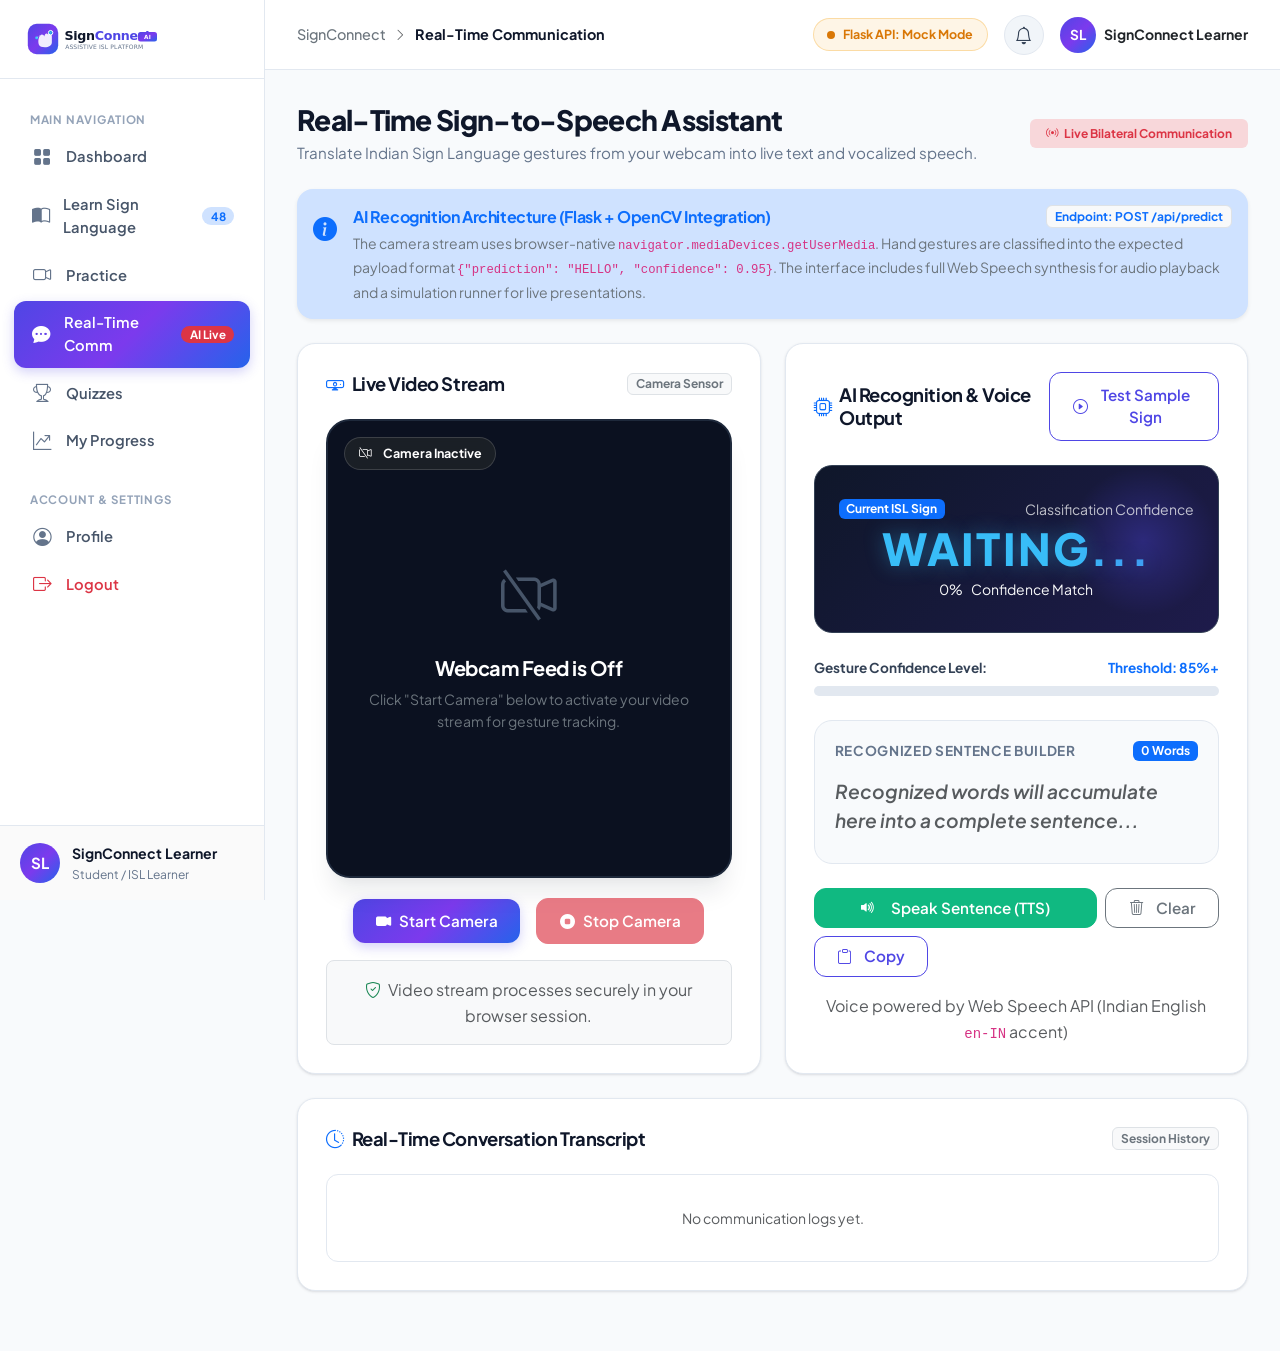
==== commit 6631b6af: "Remove Text-to-Sign navigation" ====
--- a/frontend/communication.html
+++ b/frontend/communication.html
@@ -1,5 +1,6 @@
 <!DOCTYPE html>
 <html lang="en">
+
 <head>
   <meta charset="UTF-8">
   <meta name="viewport" content="width=device-width, initial-scale=1.0">
@@ -15,11 +16,14 @@
   <link rel="stylesheet" href="css/learning.css">
   <link rel="stylesheet" href="css/responsive.css">
 </head>
+
 <body>
 
   <div class="app-wrapper">
+
     <!-- Sidebar Navigation -->
     <aside class="app-sidebar" id="appSidebar">
+
       <div class="sidebar-brand">
         <a href="dashboard.html">
           <img src="assets/icons/logo.svg" alt="SignConnect AI">
@@ -27,8 +31,11 @@
       </div>
 
       <div class="sidebar-menu-wrapper">
+
         <div class="sidebar-heading">Main Navigation</div>
+
         <ul class="sidebar-nav">
+
           <li>
             <a href="dashboard.html" class="sidebar-link">
               <div class="sidebar-link-content">
@@ -37,6 +44,7 @@
               </div>
             </a>
           </li>
+
           <li>
             <a href="learn.html" class="sidebar-link">
               <div class="sidebar-link-content">
@@ -46,6 +54,7 @@
               <span class="badge bg-primary-subtle text-primary sidebar-badge">48</span>
             </a>
           </li>
+
           <li>
             <a href="practice.html" class="sidebar-link">
               <div class="sidebar-link-content">
@@ -54,6 +63,7 @@
               </div>
             </a>
           </li>
+
           <li>
             <a href="communication.html" class="sidebar-link active">
               <div class="sidebar-link-content">
@@ -63,14 +73,9 @@
               <span class="badge bg-danger text-white sidebar-badge">AI Live</span>
             </a>
           </li>
-          <li>
-            <a href="text-to-sign.html" class="sidebar-link">
-              <div class="sidebar-link-content">
-                <i class="bi bi-translate"></i>
-                <span>Text-to-Sign</span>
-              </div>
-            </a>
-          </li>
+
+          <!-- Text-to-Sign option removed -->
+
           <li>
             <a href="quiz.html" class="sidebar-link">
               <div class="sidebar-link-content">
@@ -79,6 +84,7 @@
               </div>
             </a>
           </li>
+
           <li>
             <a href="progress.html" class="sidebar-link">
               <div class="sidebar-link-content">
@@ -87,10 +93,13 @@
               </div>
             </a>
           </li>
+
         </ul>
 
         <div class="sidebar-heading">Account & Settings</div>
+
         <ul class="sidebar-nav">
+
           <li>
             <a href="profile.html" class="sidebar-link">
               <div class="sidebar-link-content">
@@ -99,6 +108,7 @@
               </div>
             </a>
           </li>
+
           <li>
             <a href="javascript:void(0)" onclick="SignConnect.logout()" class="sidebar-link text-danger">
               <div class="sidebar-link-content">
@@ -107,7 +117,9 @@
               </div>
             </a>
           </li>
+
         </ul>
+
       </div>
 
       <div class="sidebar-footer">
@@ -119,16 +131,20 @@
           </div>
         </div>
       </div>
+
     </aside>
 
     <!-- Main Content Area -->
     <main class="app-main">
+
       <!-- Topbar -->
       <header class="app-topbar">
+
         <div class="topbar-left">
           <button type="button" class="sidebar-toggle-btn" id="sidebarToggleBtn" aria-label="Toggle Sidebar">
             <i class="bi bi-list"></i>
           </button>
+
           <div class="topbar-breadcrumb">
             <a href="dashboard.html" class="text-secondary text-decoration-none">SignConnect</a>
             <i class="bi bi-chevron-right text-muted small"></i>
@@ -137,64 +153,86 @@
         </div>
 
         <div class="topbar-right">
+
           <div class="backend-status-pill" id="backendStatusPill" title="Backend Status">
             <span class="status-dot"></span> Flask API: Ready
           </div>
+
           <button class="topbar-icon-btn" title="Notifications">
             <i class="bi bi-bell"></i>
           </button>
+
           <a href="profile.html" class="d-flex align-items-center gap-2 text-decoration-none">
-            <div class="sidebar-user-avatar topbar-user-avatar" style="width: 36px; height: 36px; font-size: 0.85rem;">SL</div>
+            <div class="sidebar-user-avatar topbar-user-avatar" style="width: 36px; height: 36px; font-size: 0.85rem;">
+              SL</div>
             <span class="fw-bold small text-dark d-none d-sm-inline topbar-user-name">SignConnect Learner</span>
           </a>
+
         </div>
       </header>
 
       <!-- Page Content -->
       <div class="page-content">
+
         <!-- Header -->
         <div class="d-flex flex-column flex-md-row justify-content-between align-items-md-center gap-3 mb-4">
+
           <div>
             <h1 class="page-header-title">Real-Time Sign-to-Speech Assistant</h1>
             <p class="page-header-desc">
               Translate Indian Sign Language gestures from your webcam into live text and vocalized speech.
             </p>
           </div>
+
           <div class="d-flex align-items-center gap-2">
             <span class="badge bg-danger-subtle text-danger px-3 py-2 fw-bold">
               <i class="bi bi-broadcast me-1"></i> Live Bilateral Communication
             </span>
           </div>
+
         </div>
 
         <!-- Academic & AI Connection Note -->
         <div class="alert alert-primary border-0 rounded-4 shadow-sm mb-4 d-flex align-items-start gap-3">
+
           <i class="bi bi-info-circle-fill fs-4 text-primary mt-1"></i>
+
           <div class="flex-grow-1">
+
             <div class="d-flex justify-content-between align-items-center mb-1">
               <h6 class="fw-bold mb-0 text-primary">AI Recognition Architecture (Flask + OpenCV Integration)</h6>
               <span class="badge bg-light text-primary border small">Endpoint: POST /api/predict</span>
             </div>
+
             <p class="small text-secondary mb-0">
-              The camera stream uses browser-native <code>navigator.mediaDevices.getUserMedia</code>. Hand gestures are classified into the expected payload format <code>{"prediction": "HELLO", "confidence": 0.95}</code>. The interface includes full Web Speech synthesis for audio playback and a simulation runner for live presentations.
+              The camera stream uses browser-native <code>navigator.mediaDevices.getUserMedia</code>. Hand gestures are
+              classified into the expected payload format <code>{"prediction": "HELLO", "confidence": 0.95}</code>. The
+              interface includes full Web Speech synthesis for audio playback and a simulation runner for live
+              presentations.
             </p>
+
           </div>
         </div>
 
         <!-- Communication Split Layout -->
         <div class="row g-4 mb-4">
+
           <!-- LEFT SECTION: Live Webcam Stream -->
           <div class="col-lg-6">
+
             <div class="dash-card h-100 mb-0 d-flex flex-column">
+
               <div class="dash-card-header">
                 <h5 class="dash-card-title">
                   <i class="bi bi-webcam text-primary"></i> Live Video Stream
                 </h5>
+
                 <span class="badge bg-light text-secondary border small">Camera Sensor</span>
               </div>
 
               <!-- Video Stream Container -->
               <div class="camera-feed-container flex-grow-1">
+
                 <div class="camera-hud-badge bg-dark bg-opacity-75" id="commCameraBadge">
                   <i class="bi bi-camera-video-off me-1"></i> Camera Inactive
                 </div>
@@ -213,111 +251,148 @@
                     Click "Start Camera" below to activate your video stream for gesture tracking.
                   </p>
                 </div>
+
               </div>
 
               <!-- Camera Controls -->
               <div class="camera-controls-bar">
+
                 <button type="button" class="btn btn-primary" id="btnStartCommCamera">
                   <i class="bi bi-camera-video-fill"></i> Start Camera
                 </button>
+
                 <button type="button" class="btn btn-danger" id="btnStopCommCamera" disabled>
                   <i class="bi bi-stop-circle-fill"></i> Stop Camera
                 </button>
+
               </div>
 
               <div class="p-3 bg-light rounded-3 border mt-3 text-center">
                 <span class="smaller text-muted">
-                  <i class="bi bi-shield-check text-success me-1"></i> Video stream processes securely in your browser session.
+                  <i class="bi bi-shield-check text-success me-1"></i> Video stream processes securely in your browser
+                  session.
                 </span>
               </div>
+
             </div>
           </div>
 
           <!-- RIGHT SECTION: AI Recognition & Speech Engine -->
           <div class="col-lg-6">
+
             <div class="dash-card h-100 mb-0 d-flex flex-column justify-content-between">
+
               <div>
+
                 <div class="dash-card-header">
                   <h5 class="dash-card-title">
                     <i class="bi bi-cpu text-primary"></i> AI Recognition & Voice Output
                   </h5>
-                  <button type="button" class="btn btn-outline-primary btn-sm" id="btnTestSamplePrediction" title="Click to simulate sign prediction for presentation">
+
+                  <button type="button" class="btn btn-outline-primary btn-sm" id="btnTestSamplePrediction"
+                    title="Click to simulate sign prediction for presentation">
                     <i class="bi bi-play-circle"></i> Test Sample Sign
                   </button>
                 </div>
 
                 <!-- Recognized Sign Billboard -->
                 <div class="prediction-hero-box">
+
                   <div class="d-flex justify-content-between align-items-center mb-1">
                     <span class="badge bg-primary text-white small">Current ISL Sign</span>
                     <span class="small text-light opacity-75">Classification Confidence</span>
                   </div>
+
                   <div class="predicted-sign-text" id="commRecognizedSign">
                     WAITING...
                   </div>
+
                   <div class="d-flex align-items-center justify-content-center gap-2 small text-light opacity-90">
                     <span id="commConfidenceText">0%</span> Confidence Match
                   </div>
+
                 </div>
 
                 <!-- Confidence Meter Bar -->
                 <div class="confidence-meter-wrapper">
+
                   <div class="confidence-labels">
                     <span>Gesture Confidence Level:</span>
                     <span class="text-primary fw-bold">Threshold: 85%+</span>
                   </div>
+
                   <div class="confidence-progress">
                     <div class="confidence-bar" id="commConfidenceBar" style="width: 0%;"></div>
                   </div>
+
                 </div>
 
                 <!-- Sentence Accumulator Builder -->
                 <div class="sentence-builder-card">
+
                   <div class="d-flex justify-content-between align-items-center mb-2">
                     <h6 class="mb-0">Recognized Sentence Builder</h6>
                     <span class="badge bg-primary text-white" id="commWordCountBadge">0 Words</span>
                   </div>
+
                   <div class="sentence-text-output" id="commSentenceOutput">
-                    <span class="text-muted fst-italic">Recognized words will accumulate here into a complete sentence...</span>
-                  </div>
-                </div>
+                    <span class="text-muted fst-italic">Recognized words will accumulate here into a complete
+                      sentence...</span>
+                  </div>
+
+                </div>
+
               </div>
 
               <!-- Action Buttons: Speak, Clear, Copy -->
               <div>
+
                 <div class="d-flex flex-wrap gap-2 mb-3">
+
                   <button type="button" class="btn btn-success flex-grow-1 py-2" id="btnSpeakSentence">
                     <i class="bi bi-volume-up-fill me-2"></i> Speak Sentence (TTS)
                   </button>
+
                   <button type="button" class="btn btn-outline-secondary py-2" id="btnClearSentence">
                     <i class="bi bi-trash3 me-1"></i> Clear
                   </button>
+
                   <button type="button" class="btn btn-outline-primary py-2" id="btnCopySentence">
                     <i class="bi bi-clipboard me-1"></i> Copy
                   </button>
-                </div>
+
+                </div>
+
                 <div class="text-center">
                   <span class="smaller text-muted">
                     Voice powered by Web Speech API (Indian English <code>en-IN</code> accent)
                   </span>
                 </div>
-              </div>
+
+              </div>
+
             </div>
           </div>
+
         </div>
 
         <!-- Communication History Transcript Section -->
         <div class="dash-card">
+
           <div class="dash-card-header">
             <h5 class="dash-card-title">
               <i class="bi bi-clock-history text-primary"></i> Real-Time Conversation Transcript
             </h5>
+
             <span class="badge bg-light text-secondary border small">Session History</span>
           </div>
+
           <div class="comm-history-list" id="commHistoryContainer">
             <!-- Injected via communication.js -->
           </div>
-        </div>
+
+        </div>
+
       </div>
     </main>
   </div>
@@ -330,5 +405,7 @@
   <script src="js/isl-data.js"></script>
   <script src="js/main.js"></script>
   <script src="js/communication.js"></script>
+
 </body>
-</html>
+
+</html>
